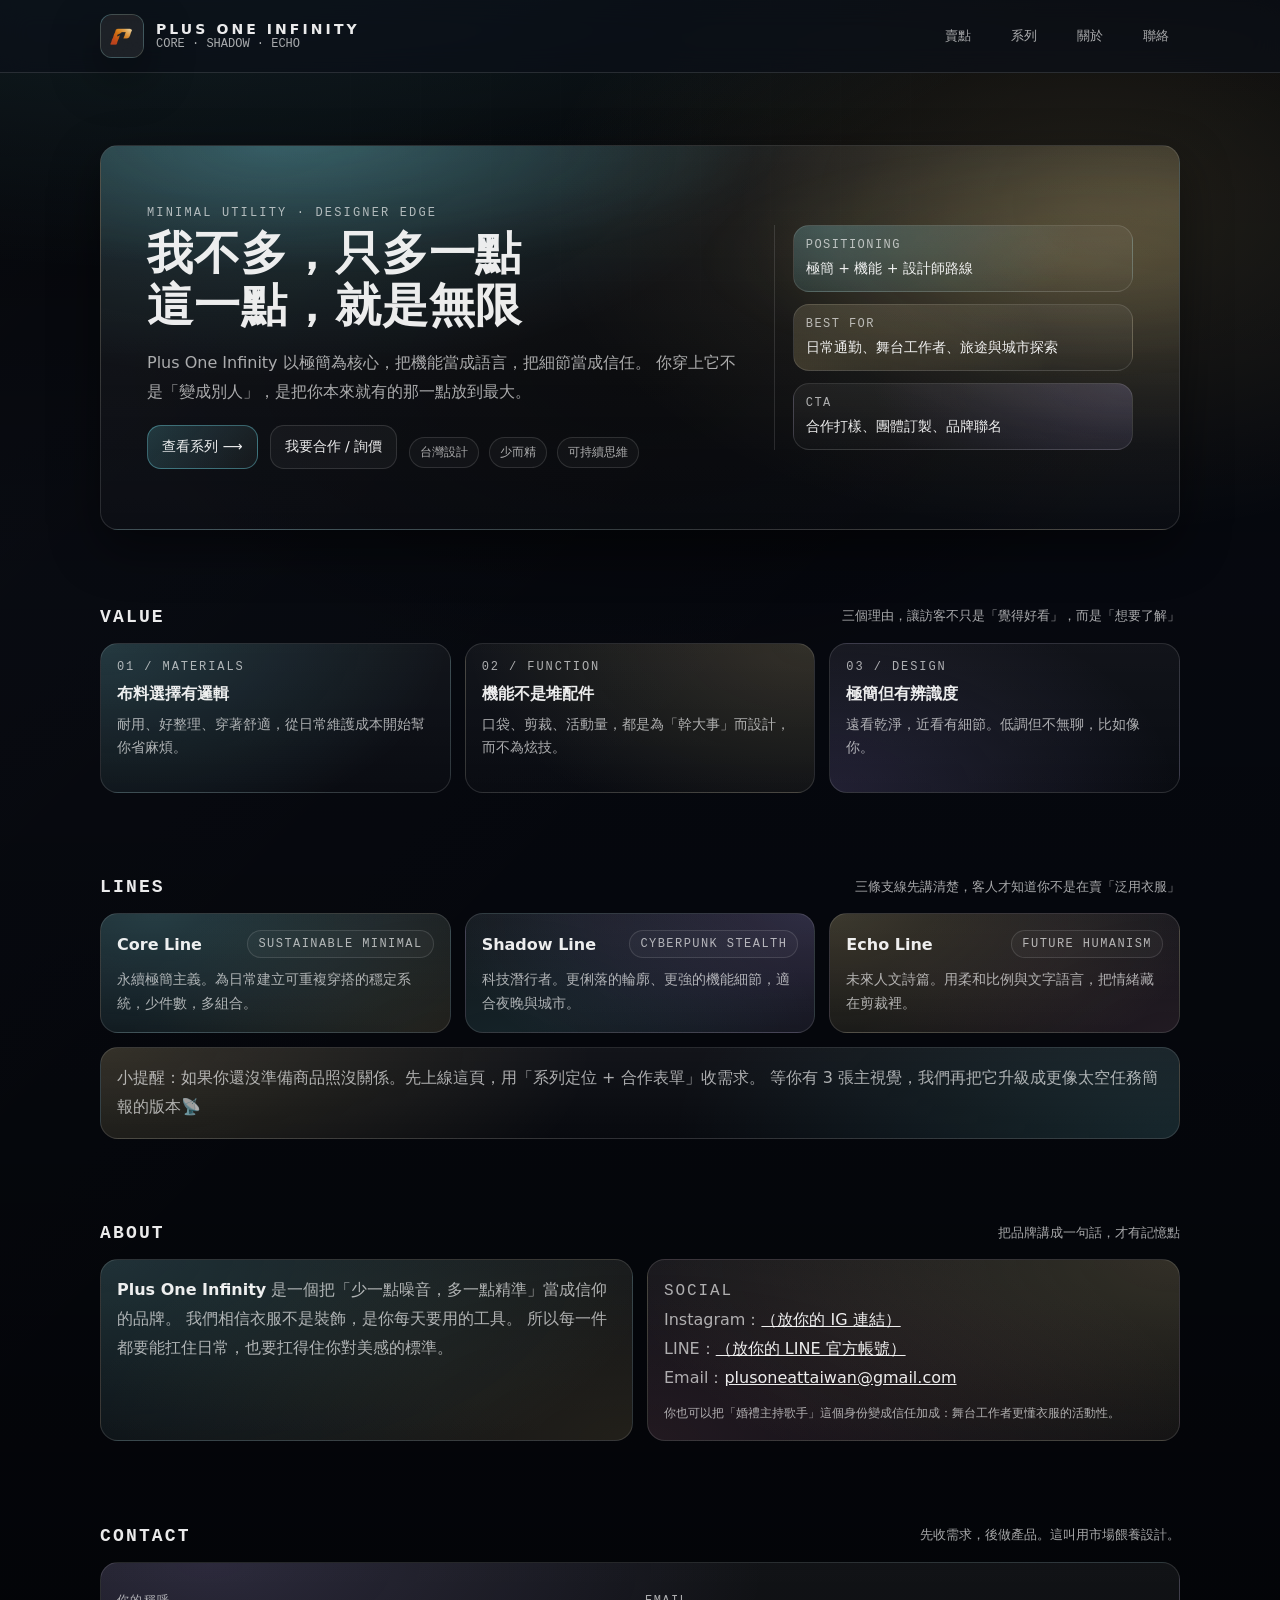
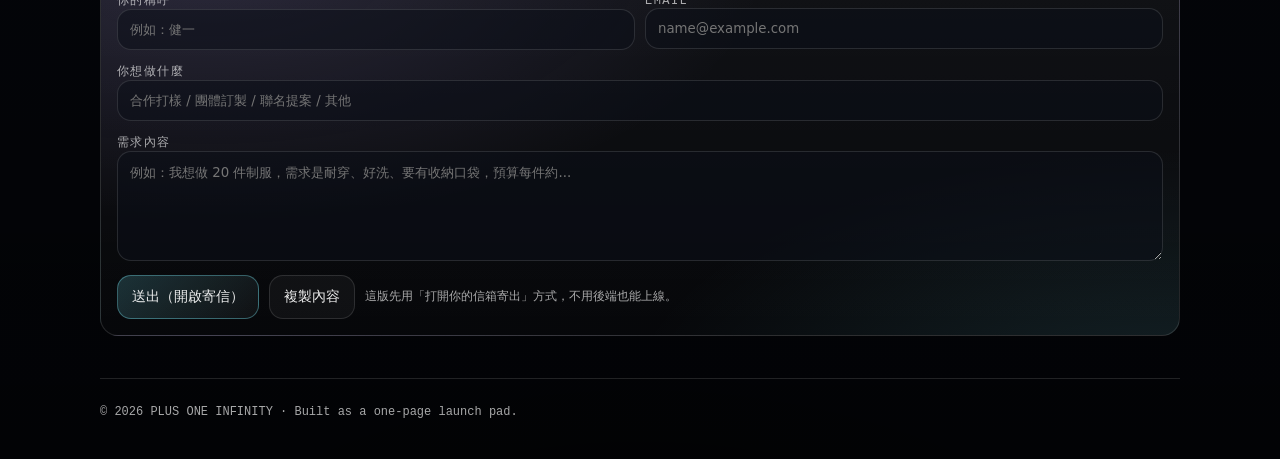
==== index.html @ d6708d53 "Add files via upload" ====
<!doctype html>
<html lang="zh-Hant">
<head>
  <meta charset="utf-8" />
  <meta name="viewport" content="width=device-width, initial-scale=1" />
  <title>Plus One Infinity | 官方網站</title>
  <meta name="description" content="Plus One Infinity：我不多，只多一點，但這一點，就是無限。" />
  <meta name="theme-color" content="#070a12" />

  <style>
    :root{
      --bg: #070a12;
      --panel: rgba(255,255,255,.06);
      --panel2: rgba(255,255,255,.09);
      --text: rgba(255,255,255,.92);
      --muted: rgba(255,255,255,.65);
      --line: rgba(255,255,255,.12);
      --accent: #7bf0ff; /* 想換品牌色改這裡 */
      --accent2: #ffe08a;
      --shadow: 0 18px 50px rgba(0,0,0,.45);
      --radius: 18px;
      --max: 1120px;
      --mono: ui-monospace, SFMono-Regular, Menlo, Monaco, Consolas, "Liberation Mono", "Courier New", monospace;
      --sans: ui-sans-serif, system-ui, -apple-system, "Segoe UI", "PingFang TC", "Noto Sans TC", Arial, sans-serif;
    }

    *{box-sizing:border-box}
    html{scroll-behavior:smooth}
    body{
      margin:0;
      font-family: var(--sans);
      color: var(--text);
      background:
        /* 主色光暈（保留第一版的青 + 金） */
        radial-gradient(1200px 600px at 15% -10%, rgba(123,240,255,.16), transparent 80%),
        radial-gradient(1000px 600px at 85% 10%, rgba(255,224,138,.12), transparent 55%),

        /* 加強灰黑漸層（讓字更清楚、整體更有深度） */
        radial-gradient(900px 520px at 50% 18%, rgba(0,0,0,.55), rgba(0,0,0,0) 60%),
        radial-gradient(1200px 900px at 50% 120%, rgba(0,0,0,.72), rgba(0,0,0,0) 62%),
        linear-gradient(180deg, rgba(0,0,0,.62) 0%, rgba(0,0,0,.18) 28%, rgba(0,0,0,.72) 100%),
        linear-gradient(135deg, rgba(255,255,255,.025) 0%, rgba(255,255,255,0) 45%),

        var(--bg);
      min-height:100vh;
    }
    a{color:inherit; text-decoration:none}
    .wrap{max-width:var(--max); margin:0 auto; padding:0 20px}
    .grid-bg{
      position:fixed; inset:0; pointer-events:none; opacity:.18;
      background-image:
        linear-gradient(to right, rgba(255,255,255,.06) 1px, transparent 1px),
        linear-gradient(to bottom, rgba(255,255,255,.06) 1px, transparent 1px);
      background-size: 70px 70px;
      mask-image: radial-gradient(600px 400px at 50% 10%, #000 45%, transparent 78%);
    }

    /* Top bar */
    .topbar{
      position:sticky; top:0; z-index:50;
      backdrop-filter: blur(14px);
      background: rgba(11,15,25,.68);
      border-bottom:1px solid var(--line);
    }
    .topbar .row{
      display:flex; align-items:center; justify-content:space-between;
      padding:14px 0;
      gap:14px;
    }
    .brand{
      display:flex; align-items:center; gap:12px;
      min-width: 220px;
    }
    .badge{
      width:36px; height:36px; border-radius:12px;
      border:1px solid var(--line);
      background: linear-gradient(135deg, rgba(123,240,255,.25), rgba(255,224,138,.12));
      box-shadow: var(--shadow);
      display:grid; place-items:center;
      font-family: var(--mono);
      letter-spacing:.5px;
    }
    .brand h1{
      margin:0;
      font-size: 14px;
      letter-spacing: .22em;
      text-transform: uppercase;
      font-weight: 700;
    }
    .brand .sub{
      font-size:12px; color:var(--muted);
      font-family: var(--mono);
    }
    nav{
      display:flex; gap:18px; flex-wrap:wrap;
      justify-content:flex-end;
    }
    nav a{
      font-size:13px;
      color: var(--muted);
      padding:8px 10px;
      border-radius: 12px;
      border: 1px solid transparent;
    }
    nav a:hover{
      color: var(--text);
      border-color: var(--line);
      background: rgba(255,255,255,.04);
    }

    /* Hero */
    .hero{padding:72px 0 34px}
    .hero .panel{
      border:1px solid var(--line);
      border-radius: var(--radius);
      background: linear-gradient(180deg, rgba(255,255,255,.06), rgba(255,255,255,.02));
      box-shadow: var(--shadow);
      overflow:hidden;
      position:relative;
    }
    .hero .panel::before{
      content:"";
      position:absolute; inset:-2px;
      background: radial-gradient(800px 220px at 20% 0%, rgba(123,240,255,.22), transparent 60%),
                  radial-gradient(700px 220px at 90% 30%, rgba(255,224,138,.16), transparent 55%);
      opacity:.7;
      pointer-events:none;
    }
    .hero .content{
      position:relative;
      padding: 44px 30px;
      display:grid;
      grid-template-columns: 1.25fr .75fr;
      gap: 28px;
      align-items:center;
    }
    .kicker{
      font-family: var(--mono);
      color: var(--muted);
      letter-spacing: .18em;
      font-size: 12px;
      text-transform: uppercase;
      margin-bottom: 12px;
    }
    .headline{
      margin:0 0 14px 0;
      font-size: clamp(28px, 3.6vw, 48px);
      line-height:1.12;
      letter-spacing: .02em;
    }
    .tagline{
      margin:0 0 18px 0;
      font-size: 16px;
      color: var(--muted);
      line-height:1.7;
    }
    .cta{
      display:flex; gap:12px; flex-wrap:wrap; align-items:center;
      margin-top: 18px;
    }
    .btn{
      display:inline-flex; align-items:center; justify-content:center;
      gap:10px;
      padding: 12px 14px;
      border-radius: 14px;
      border:1px solid var(--line);
      background: rgba(255,255,255,.04);
      color: var(--text);
      font-size: 14px;
      cursor:pointer;
      user-select:none;
    }
    .btn:hover{background: rgba(255,255,255,.06)}
    .btn.primary{
      border-color: rgba(123,240,255,.35);
      background: linear-gradient(135deg, rgba(123,240,255,.18), rgba(255,255,255,.04));
    }
    .btn.primary:hover{background: linear-gradient(135deg, rgba(123,240,255,.24), rgba(255,255,255,.05))}
    .meta{
      border-left:1px solid var(--line);
      padding-left: 18px;
      display:grid;
      gap: 12px;
    }
    .meta .stat{
      border:1px solid var(--line);
      border-radius: 16px;
      background: rgba(255,255,255,.04);
      padding: 12px 12px;
    }
    .meta .stat .t{
      font-family: var(--mono);
      font-size: 12px;
      color: var(--muted);
      letter-spacing:.12em;
      text-transform: uppercase;
      margin-bottom:6px;
    }
    .meta .stat .v{
      font-size: 14px;
      line-height:1.5;
    }
    .micro{
      display:flex; gap:10px; flex-wrap:wrap;
      margin-top: 12px;
      color: var(--muted);
      font-size: 12px;
      font-family: var(--mono);
    }
    .pill{
      border:1px solid var(--line);
      padding: 6px 10px;
      border-radius: 999px;
      background: rgba(255,255,255,.03);
    }

    /* Sections */
    section{padding: 42px 0}
    .section-title{
      display:flex; align-items:flex-end; justify-content:space-between;
      gap: 14px;
      margin-bottom: 16px;
    }
    h2{
      margin:0;
      font-size: 18px;
      letter-spacing:.12em;
      text-transform: uppercase;
      font-family: var(--mono);
    }
    .hint{color: var(--muted); font-size: 13px; line-height:1.6}
    .cards{
      display:grid;
      grid-template-columns: repeat(12, 1fr);
      gap: 14px;
    }
    .card{
      grid-column: span 4;
      border:1px solid var(--line);
      border-radius: var(--radius);
      background: rgba(255,255,255,.04);
      padding: 16px;
      min-height: 150px;
    }
    .card:hover{background: rgba(255,255,255,.05)}
    .card .label{
      font-family: var(--mono);
      color: var(--muted);
      font-size: 12px;
      letter-spacing:.16em;
      text-transform: uppercase;
      margin-bottom: 10px;
    }
    .card .title{
      margin:0 0 8px 0;
      font-size: 16px;
    }
    .card .desc{
      margin:0;
      color: var(--muted);
      line-height:1.7;
      font-size: 14px;
    }

    /* Lines */
    .lines{display:grid; grid-template-columns: repeat(12, 1fr); gap:14px}
    .line-card{
      grid-column: span 4;
      border:1px solid var(--line);
      border-radius: var(--radius);
      background: linear-gradient(180deg, rgba(255,255,255,.05), rgba(255,255,255,.03));
      padding: 16px;
    }
    .line-card .top{
      display:flex; justify-content:space-between; align-items:center; gap:12px;
      margin-bottom: 10px;
    }
    .chip{
      font-family: var(--mono);
      font-size: 12px;
      letter-spacing:.12em;
      text-transform: uppercase;
      padding: 6px 10px;
      border-radius: 999px;
      border:1px solid var(--line);
      background: rgba(255,255,255,.03);
      color: var(--muted);
      white-space:nowrap;
    }
    .line-card .name{
      margin:0;
      font-size: 16px;
    }
    .line-card .copy{
      margin:0;
      color: var(--muted);
      font-size: 14px;
      line-height:1.7;
    }

    /* About + Contact */
    .two{
      display:grid;
      grid-template-columns: 1fr 1fr;
      gap: 14px;
    }
    .panel{
      border:1px solid var(--line);
      border-radius: var(--radius);
      background: rgba(255,255,255,.04);
      padding: 16px;
    }
    .panel p{margin:0; color: var(--muted); line-height:1.8}
    form{
      display:grid; gap:10px;
      margin-top: 10px;
    }
    label{
      font-family: var(--mono);
      font-size: 12px;
      color: var(--muted);
      letter-spacing:.12em;
      text-transform: uppercase;
    }
    input, textarea{
      width:100%;
      border-radius: 14px;
      border:1px solid var(--line);
      background: rgba(11,15,25,.55);
      color: var(--text);
      padding: 12px 12px;
      outline:none;
      font-family: var(--sans);
    }
    textarea{min-height: 110px; resize: vertical}
    .row2{display:grid; grid-template-columns:1fr 1fr; gap:10px}
    .small{font-size:12px; color: var(--muted); line-height:1.6}
    .footer{
      padding: 26px 0 40px;
      border-top: 1px solid var(--line);
      color: var(--muted);
      font-family: var(--mono);
      font-size: 12px;
    }

    /* Toast */
    .toast{
      position: fixed;
      right: 16px;
      bottom: 16px;
      max-width: 360px;
      padding: 12px 14px;
      border-radius: 14px;
      border: 1px solid var(--line);
      background: rgba(11,15,25,.8);
      backdrop-filter: blur(14px);
      color: var(--text);
      box-shadow: var(--shadow);
      opacity: 0;
      transform: translateY(10px);
      transition: .22s ease;
      pointer-events:none;
      font-size: 13px;
      line-height:1.5;
    }
    .toast.show{opacity:1; transform: translateY(0)}

    /* Responsive */
    @media (max-width: 900px){
      .hero .content{grid-template-columns: 1fr; padding: 28px 18px}
      .meta{border-left:none; padding-left:0}
      .cards .card{grid-column: span 6}
      .lines .line-card{grid-column: span 12}
      .two{grid-template-columns: 1fr}
      nav{gap: 8px}
      .brand{min-width:auto}
    }
    @media (max-width: 520px){
      .cards .card{grid-column: span 12}
      .row2{grid-template-columns:1fr}
    }
  
    /* --- Per-box gradients: every dialog/card gets its own vibe --- */
    /* Big hero panel */
    .hero .panel{
      background:
        radial-gradient(900px 420px at 15% 0%, rgba(123,240,255,.18), transparent 55%),
        radial-gradient(760px 420px at 100% 15%, rgba(255,224,138,.16), transparent 58%),
        linear-gradient(180deg, rgba(255,255,255,.065), rgba(255,255,255,.02));
    }

    /* Hero meta stats (POSITIONING / BEST FOR / CTA) */
    .hero .meta .stat:nth-child(1){
      background:
        radial-gradient(420px 240px at 10% 0%, rgba(123,240,255,.18), transparent 60%),
        linear-gradient(180deg, rgba(255,255,255,.06), rgba(255,255,255,.02));
    }
    .hero .meta .stat:nth-child(2){
      background:
        radial-gradient(420px 240px at 0% 100%, rgba(255,224,138,.16), transparent 62%),
        linear-gradient(180deg, rgba(255,255,255,.06), rgba(255,255,255,.02));
    }
    .hero .meta .stat:nth-child(3){
      background:
        radial-gradient(420px 240px at 100% 0%, rgba(180,160,255,.14), transparent 62%),
        linear-gradient(180deg, rgba(255,255,255,.06), rgba(255,255,255,.02));
    }

    /* Lines cards: Core / Shadow / Echo */
    #lines .line-card:nth-child(1){
      background:
        radial-gradient(620px 320px at 15% 0%, rgba(123,240,255,.18), transparent 60%),
        radial-gradient(520px 320px at 100% 110%, rgba(255,224,138,.10), transparent 62%),
        linear-gradient(180deg, rgba(255,255,255,.055), rgba(255,255,255,.02));
    }
    #lines .line-card:nth-child(2){
      background:
        radial-gradient(620px 320px at 100% 0%, rgba(180,160,255,.18), transparent 60%),
        radial-gradient(520px 320px at 10% 110%, rgba(123,240,255,.10), transparent 62%),
        linear-gradient(180deg, rgba(255,255,255,.055), rgba(255,255,255,.02));
    }
    #lines .line-card:nth-child(3){
      background:
        radial-gradient(620px 320px at 0% 0%, rgba(255,224,138,.18), transparent 60%),
        radial-gradient(520px 320px at 100% 110%, rgba(255,160,200,.10), transparent 62%),
        linear-gradient(180deg, rgba(255,255,255,.055), rgba(255,255,255,.02));
    }

    /* Panel after Lines (reminder box) */
    #lines .panel{
      background:
        radial-gradient(820px 380px at 0% 0%, rgba(255,224,138,.14), transparent 60%),
        radial-gradient(820px 420px at 100% 100%, rgba(123,240,255,.12), transparent 62%),
        linear-gradient(180deg, rgba(255,255,255,.06), rgba(255,255,255,.02));
    }

    /* Value cards (01/02/03) */
    .cards .card:nth-child(1){
      background:
        radial-gradient(560px 320px at 0% 0%, rgba(123,240,255,.16), transparent 62%),
        linear-gradient(180deg, rgba(255,255,255,.05), rgba(255,255,255,.02));
    }
    .cards .card:nth-child(2){
      background:
        radial-gradient(560px 320px at 100% 0%, rgba(255,224,138,.14), transparent 62%),
        linear-gradient(180deg, rgba(255,255,255,.05), rgba(255,255,255,.02));
    }
    .cards .card:nth-child(3){
      background:
        radial-gradient(560px 320px at 0% 100%, rgba(180,160,255,.14), transparent 62%),
        linear-gradient(180deg, rgba(255,255,255,.05), rgba(255,255,255,.02));
    }

    /* About + Social panels */
    #about .panel{
      background:
        radial-gradient(900px 420px at 0% 0%, rgba(123,240,255,.14), transparent 62%),
        radial-gradient(900px 420px at 100% 100%, rgba(255,224,138,.10), transparent 62%),
        linear-gradient(180deg, rgba(255,255,255,.055), rgba(255,255,255,.02));
    }
    #about .wrap .panel:nth-of-type(2){
      background:
        radial-gradient(900px 420px at 100% 0%, rgba(255,224,138,.14), transparent 62%),
        radial-gradient(900px 420px at 0% 100%, rgba(255,160,200,.10), transparent 62%),
        linear-gradient(180deg, rgba(255,255,255,.055), rgba(255,255,255,.02));
    }

    /* Contact form panel */
    #contact .panel{
      background:
        radial-gradient(900px 420px at 10% 0%, rgba(180,160,255,.16), transparent 62%),
        radial-gradient(900px 420px at 100% 120%, rgba(123,240,255,.12), transparent 62%),
        linear-gradient(180deg, rgba(255,255,255,.06), rgba(255,255,255,.02));
    }
/* ✅ 核彈級修正：強制把左上 badge 壓成固定尺寸 */
header.topbar a.brand .badge{
  width: 44px;
  height: 44px;
  display: inline-flex;
  align-items: center;
  justify-content: center;
  overflow: hidden;
  padding: 0;
  flex: 0 0 44px;
}

header.topbar a.brand .badge .badge-logo{
  width: 100%;
  height: 100%;
  object-fit: contain;
  display: block;
}
header.topbar a.brand{
  display: inline-flex;
  align-items: center;
  gap: 12px; /* badge 和文字的距離 */
}

}

header.topbar a.brand .badge .badge-logo{
  width: 100% !important;
  height: 100% !important;
  object-fit: contain !important;
  display: block !important;
}
  </style>
</head>

<body>
  <div class="grid-bg" aria-hidden="true"></div>

  <header class="topbar">
    <div class="wrap">
      <div class="row">
        <a class="brand" href="#top" aria-label="回到頂部">
          <div class="badge">
  <img src="assets/logo.png" alt="Plus One Infinity" class="badge-logo">
</div>
          <div>
            <h1>PLUS ONE INFINITY</h1>
            <div class="sub">CORE · SHADOW · ECHO</div>
          </div>
        </a>

        <nav aria-label="主要導覽">
          <a href="#features">賣點</a>
          <a href="#lines">系列</a>
          <a href="#about">關於</a>
          <a href="#contact">聯絡</a>
        </nav>
      </div>
    </div>
  </header>

  <main id="top">
    <section class="hero">
      <div class="wrap">
        <div class="panel">
          <div class="content">
            <div>
              <div class="kicker">Minimal Utility · Designer Edge</div>
              <h2 class="headline">我不多，只多一點<br>這一點，就是無限</h2>
              <p class="tagline">
                Plus One Infinity 以極簡為核心，把機能當成語言，把細節當成信任。
                你穿上它不是「變成別人」，是把你本來就有的那一點放到最大。
              </p>

              <div class="cta">
                <a class="btn primary" href="#lines" role="button">查看系列 ⟶</a>
                <a class="btn" href="#contact" role="button">我要合作 / 詢價</a>
                <span class="micro">
                  <span class="pill">台灣設計</span>
                  <span class="pill">少而精</span>
                  <span class="pill">可持續思維</span>
                </span>
              </div>
            </div>

            <aside class="meta" aria-label="快速資訊">
              <div class="stat">
                <div class="t">Positioning</div>
                <div class="v">極簡 + 機能 + 設計師路線</div>
              </div>
              <div class="stat">
                <div class="t">Best For</div>
                <div class="v">日常通勤、舞台工作者、旅途與城市探索</div>
              </div>
              <div class="stat">
                <div class="t">CTA</div>
                <div class="v">合作打樣、團體訂製、品牌聯名</div>
              </div>
            </aside>
          </div>
        </div>
      </div>
    </section>

    <section id="features">
      <div class="wrap">
        <div class="section-title">
          <h2>Value</h2>
          <div class="hint">三個理由，讓訪客不只是「覺得好看」，而是「想要了解」</div>
        </div>

        <div class="cards">
          <article class="card">
            <div class="label">01 / Materials</div>
            <h3 class="title">布料選擇有邏輯</h3>
            <p class="desc">耐用、好整理、穿著舒適，從日常維護成本開始幫你省麻煩。</p>
          </article>

          <article class="card">
            <div class="label">02 / Function</div>
            <h3 class="title">機能不是堆配件</h3>
            <p class="desc">口袋、剪裁、活動量，都是為「幹大事」而設計，而不為炫技。</p>
          </article>

          <article class="card">
            <div class="label">03 / Design</div>
            <h3 class="title">極簡但有辨識度</h3>
            <p class="desc">遠看乾淨，近看有細節。低調但不無聊，比如像你。</p>
          </article>
        </div>
      </div>
    </section>

    <section id="lines">
      <div class="wrap">
        <div class="section-title">
          <h2>Lines</h2>
          <div class="hint">三條支線先講清楚，客人才知道你不是在賣「泛用衣服」</div>
        </div>

        <div class="lines">
          <div class="line-card">
            <div class="top">
              <h3 class="name">Core Line</h3>
              <span class="chip">Sustainable Minimal</span>
            </div>
            <p class="copy">永續極簡主義。為日常建立可重複穿搭的穩定系統，少件數，多組合。</p>
          </div>

          <div class="line-card">
            <div class="top">
              <h3 class="name">Shadow Line</h3>
              <span class="chip">Cyberpunk Stealth</span>
            </div>
            <p class="copy">科技潛行者。更俐落的輪廓、更強的機能細節，適合夜晚與城市。</p>
          </div>

          <div class="line-card">
            <div class="top">
              <h3 class="name">Echo Line</h3>
              <span class="chip">Future Humanism</span>
            </div>
            <p class="copy">未來人文詩篇。用柔和比例與文字語言，把情緒藏在剪裁裡。</p>
          </div>
        </div>

        <div style="margin-top:14px" class="panel">
          <p>
            小提醒：如果你還沒準備商品照沒關係。先上線這頁，用「系列定位 + 合作表單」收需求。
            等你有 3 張主視覺，我們再把它升級成更像太空任務簡報的版本📡
          </p>
        </div>
      </div>
    </section>

    <section id="about">
      <div class="wrap">
        <div class="section-title">
          <h2>About</h2>
          <div class="hint">把品牌講成一句話，才有記憶點</div>
        </div>

        <div class="two">
          <div class="panel">
            <p>
              <strong style="color:var(--text)">Plus One Infinity</strong>
              是一個把「少一點噪音，多一點精準」當成信仰的品牌。
              我們相信衣服不是裝飾，是你每天要用的工具。
              所以每一件都要能扛住日常，也要扛得住你對美感的標準。
            </p>
          </div>

          <div class="panel">
            <p>
              <span style="font-family:var(--mono); letter-spacing:.12em; color:var(--muted); text-transform:uppercase;">Social</span><br/>
              Instagram：<a href="#" style="color:var(--text); text-decoration:underline">（放你的 IG 連結）</a><br/>
              LINE：<a href="#" style="color:var(--text); text-decoration:underline">（放你的 LINE 官方帳號）</a><br/>
              Email：<a href="mailto:plusoneattaiwan@gmail.com" style="color:var(--text); text-decoration:underline">plusoneattaiwan@gmail.com</a>
            </p>
            <p style="margin-top:10px" class="small">你也可以把「婚禮主持歌手」這個身份變成信任加成：舞台工作者更懂衣服的活動性。</p>
          </div>
        </div>
      </div>
    </section>

    <section id="contact">
      <div class="wrap">
        <div class="section-title">
          <h2>Contact</h2>
          <div class="hint">先收需求，後做產品。這叫用市場餵養設計。</div>
        </div>

        <div class="panel">
          <form id="contactForm">
            <div class="row2">
              <div>
                <label for="name">你的稱呼</label>
                <input id="name" name="name" placeholder="例如：健一" autocomplete="name" />
              </div>
              <div>
                <label for="email">Email</label>
                <input id="email" name="email" placeholder="name@example.com" autocomplete="email" />
              </div>
            </div>

            <div>
              <label for="topic">你想做什麼</label>
              <input id="topic" name="topic" placeholder="合作打樣 / 團體訂製 / 聯名提案 / 其他" />
            </div>

            <div>
              <label for="message">需求內容</label>
              <textarea id="message" name="message" placeholder="例如：我想做 20 件制服，需求是耐穿、好洗、要有收納口袋，預算每件約..."></textarea>
            </div>

            <div style="display:flex; gap:10px; flex-wrap:wrap; align-items:center">
              <button class="btn primary" type="submit">送出（開啟寄信）</button>
              <button class="btn" type="button" id="copyBtn">複製內容</button>
              <span class="small">這版先用「打開你的信箱寄出」方式，不用後端也能上線。</span>
            </div>
          </form>
        </div>
      </div>
    </section>

    <div class="wrap">
      <footer class="footer">
        <div>© <span id="year"></span> PLUS ONE INFINITY · Built as a one-page launch pad.</div>
      </footer>
    </div>
  </main>

  <div class="toast" id="toast" role="status" aria-live="polite"></div>

  <script>
    const yearEl = document.getElementById("year");
    yearEl.textContent = new Date().getFullYear();

    const toast = (msg) => {
      const el = document.getElementById("toast");
      el.textContent = msg;
      el.classList.add("show");
      clearTimeout(window.__t);
      window.__t = setTimeout(() => el.classList.remove("show"), 2400);
    };

    const form = document.getElementById("contactForm");
    const copyBtn = document.getElementById("copyBtn");

    const getVal = (id) => document.getElementById(id).value.trim();

    const buildMail = () => {
      const name = getVal("name");
      const email = getVal("email");
      const topic = getVal("topic");
      const message = getVal("message");

      const subject = `[合作/詢價] ${topic || "未填主題"} - ${name || "未署名"}`;
      const body =
`稱呼：${name || "-"}
Email：${email || "-"}
主題：${topic || "-"}

需求內容：
${message || "-"}

（由一頁式官網表單產生）`;

      return { subject, body };
    };

    const isEmailLike = (v) => /^[^\s@]+@[^\s@]+\.[^\s@]+$/.test(v);

    form.addEventListener("submit", (e) => {
      e.preventDefault();

      const email = getVal("email");
      const message = getVal("message");

      if (email && !isEmailLike(email)) {
        toast("Email 格式怪怪的，你是不是少打一個 .com 或多打一個空白");
        return;
      }
      if (!message) {
        toast("先寫一下需求內容，不然我不知道要幫你把夢翻成布料");
        return;
      }

      const { subject, body } = buildMail();
      const to = "plusoneattaiwan@gmail.com"; // TODO: 改成你的收件信箱
      const url = `mailto:${encodeURIComponent(to)}?subject=${encodeURIComponent(subject)}&body=${encodeURIComponent(body)}`;

      toast("已幫你組好信件內容，準備開啟信箱");
      window.location.href = url;
    });

    copyBtn.addEventListener("click", async () => {
      const { subject, body } = buildMail();
      const text = `Subject: ${subject}\n\n${body}`;
      try{
        await navigator.clipboard.writeText(text);
        toast("已複製，貼到任何地方都能用");
      }catch{
        toast("複製失敗，可能是瀏覽器權限不給力");
      }
    });
  </script>
</body>
</html>
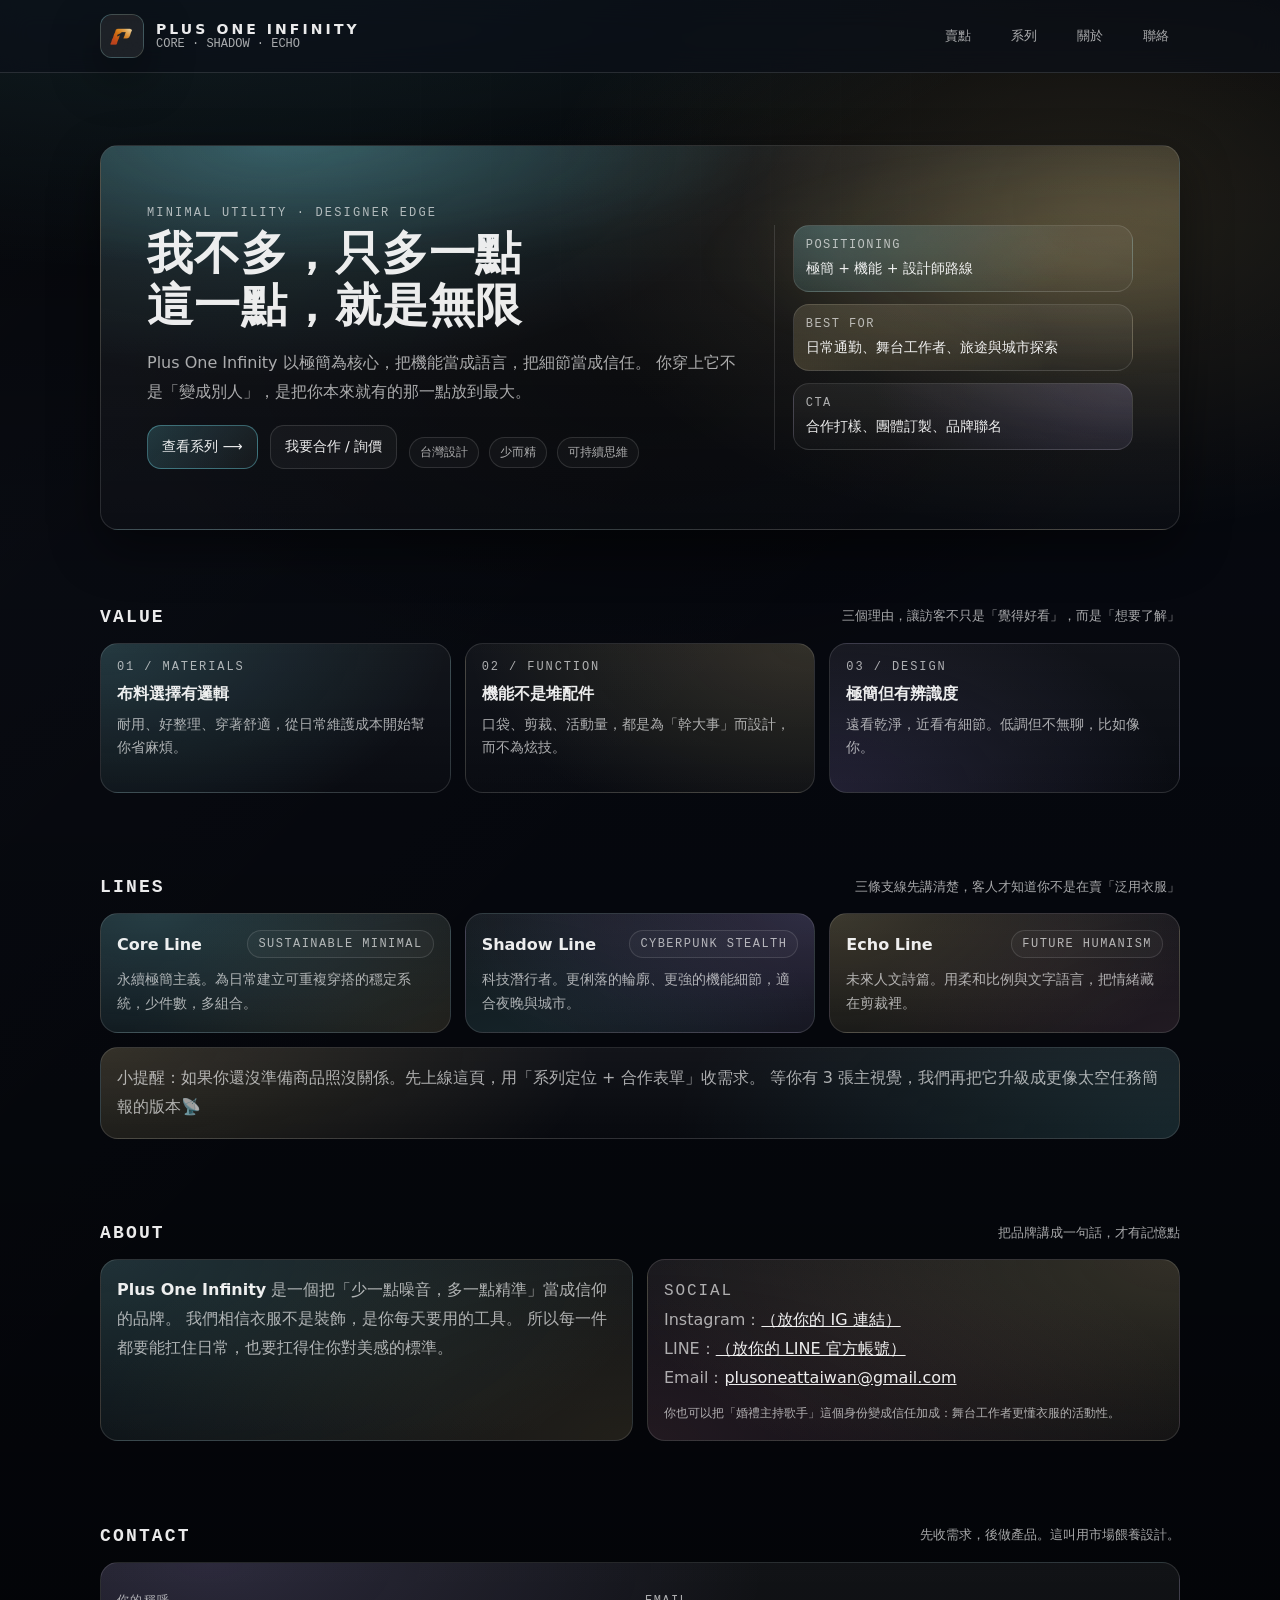
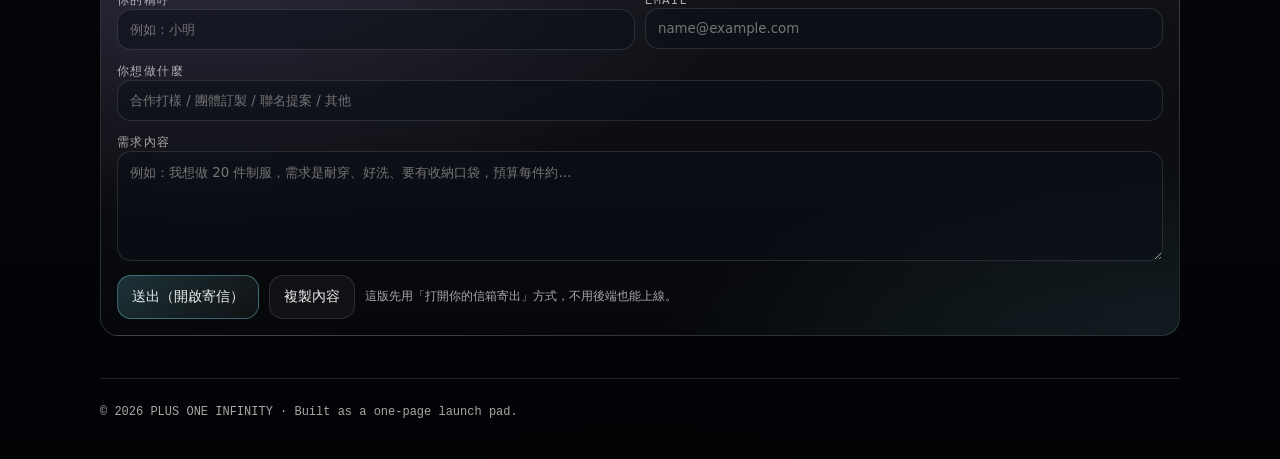
==== commit 1b63d5c2: "Add files via upload" ====
--- a/index.html
+++ b/index.html
@@ -689,7 +689,7 @@
             <div class="row2">
               <div>
                 <label for="name">你的稱呼</label>
-                <input id="name" name="name" placeholder="例如：健一" autocomplete="name" />
+                <input id="name" name="name" placeholder="例如：小明" autocomplete="name" />
               </div>
               <div>
                 <label for="email">Email</label>
